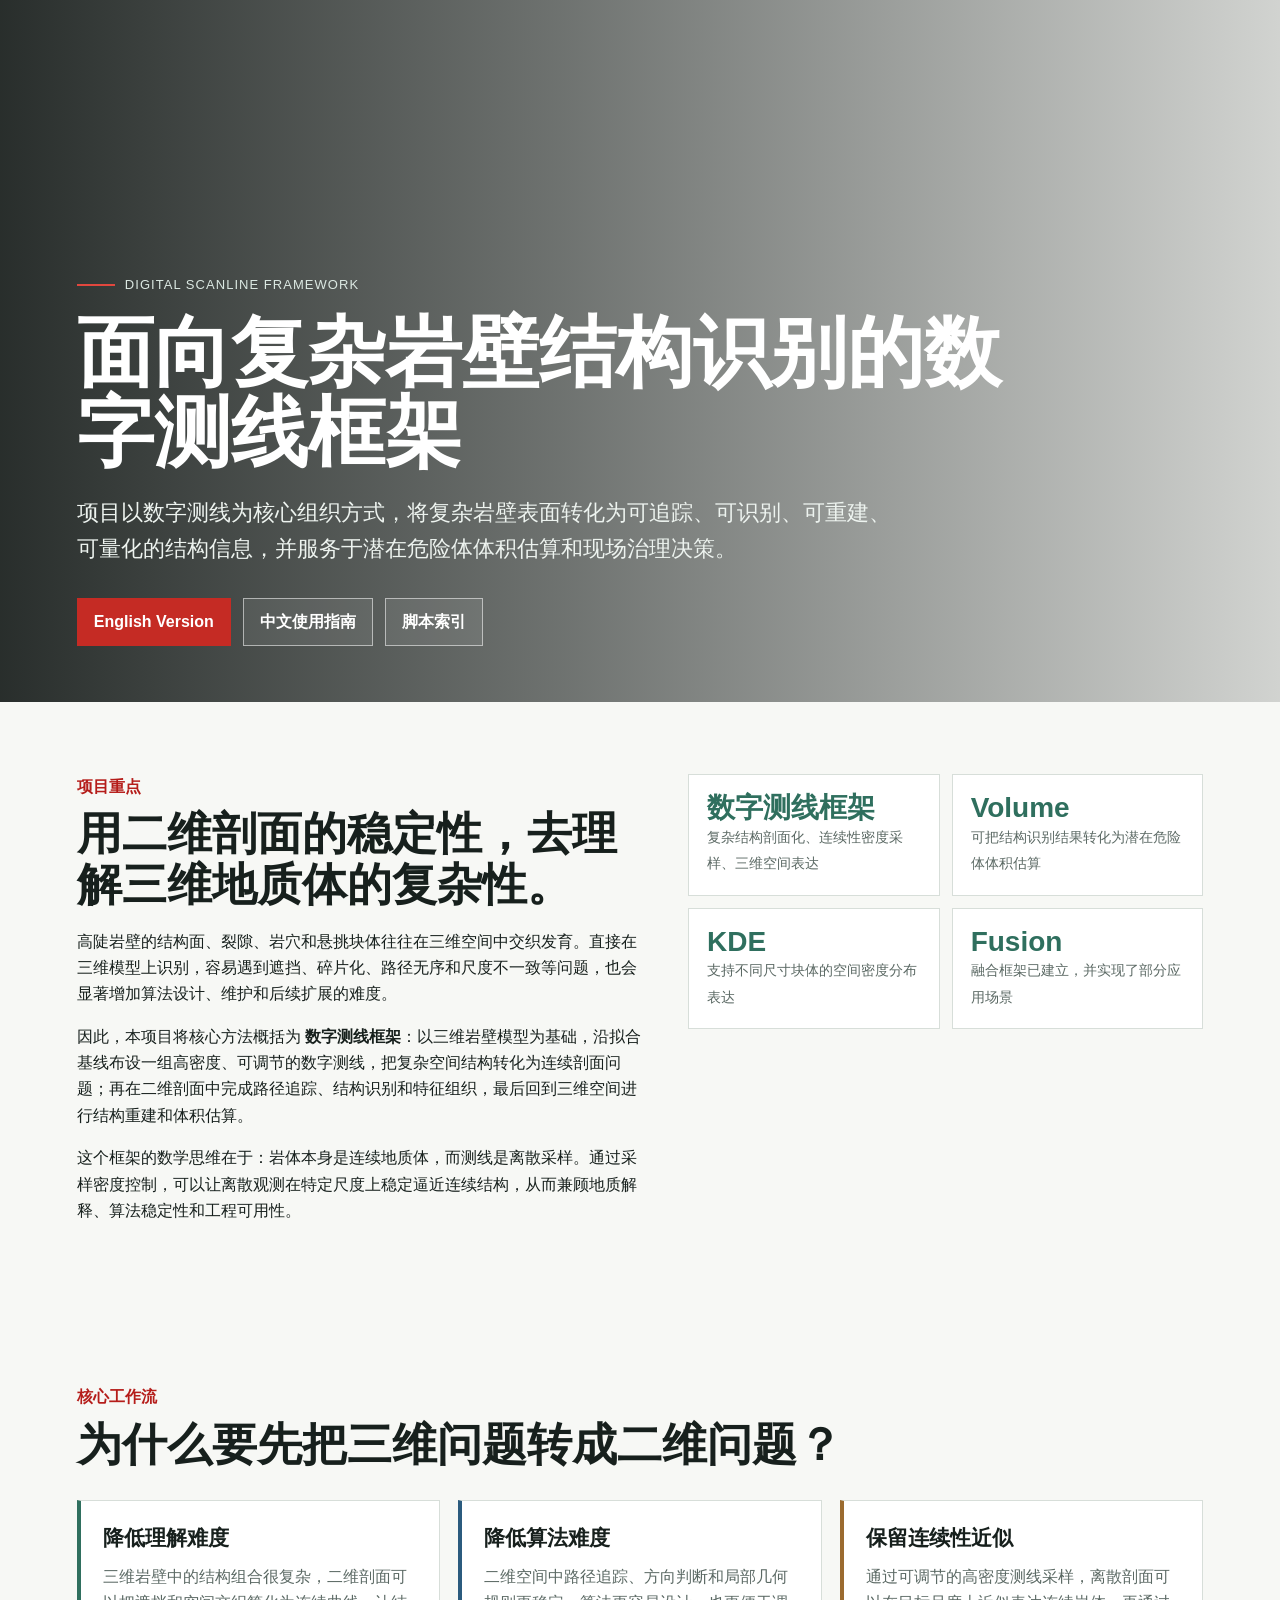
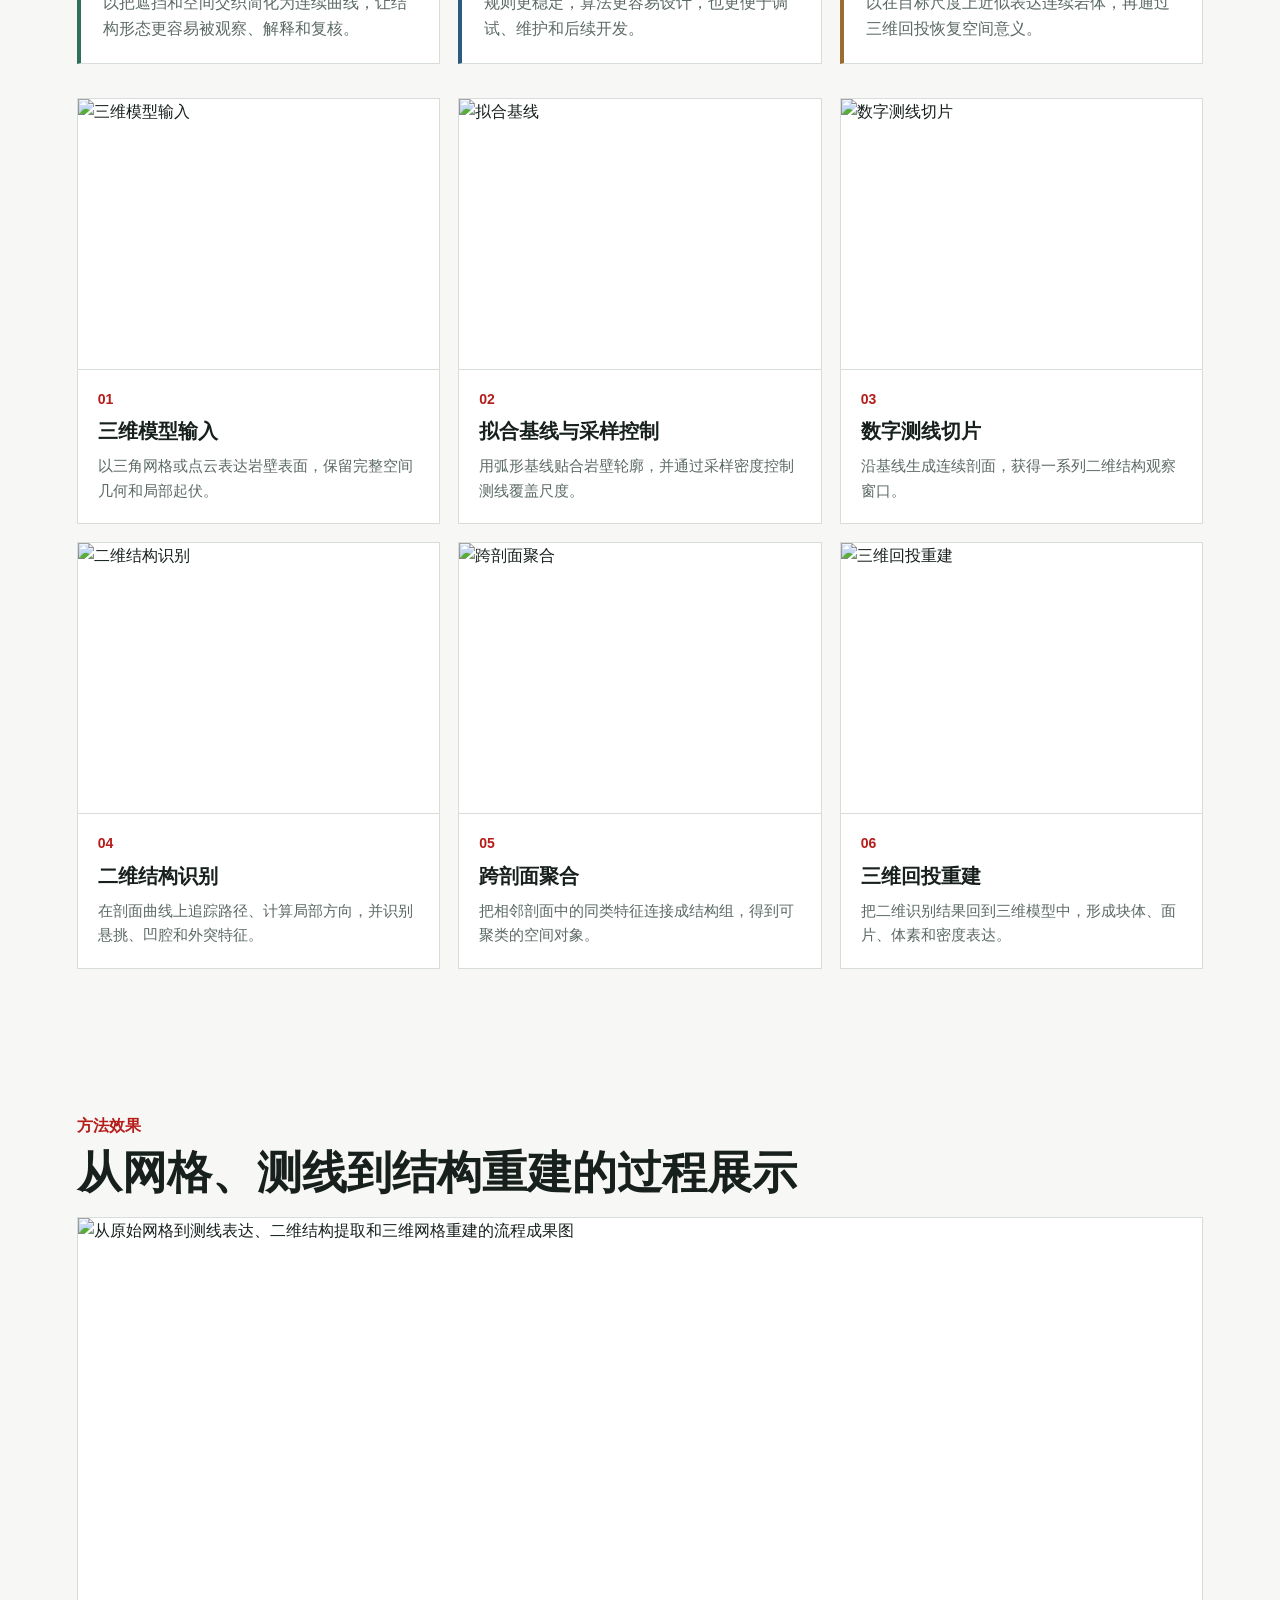
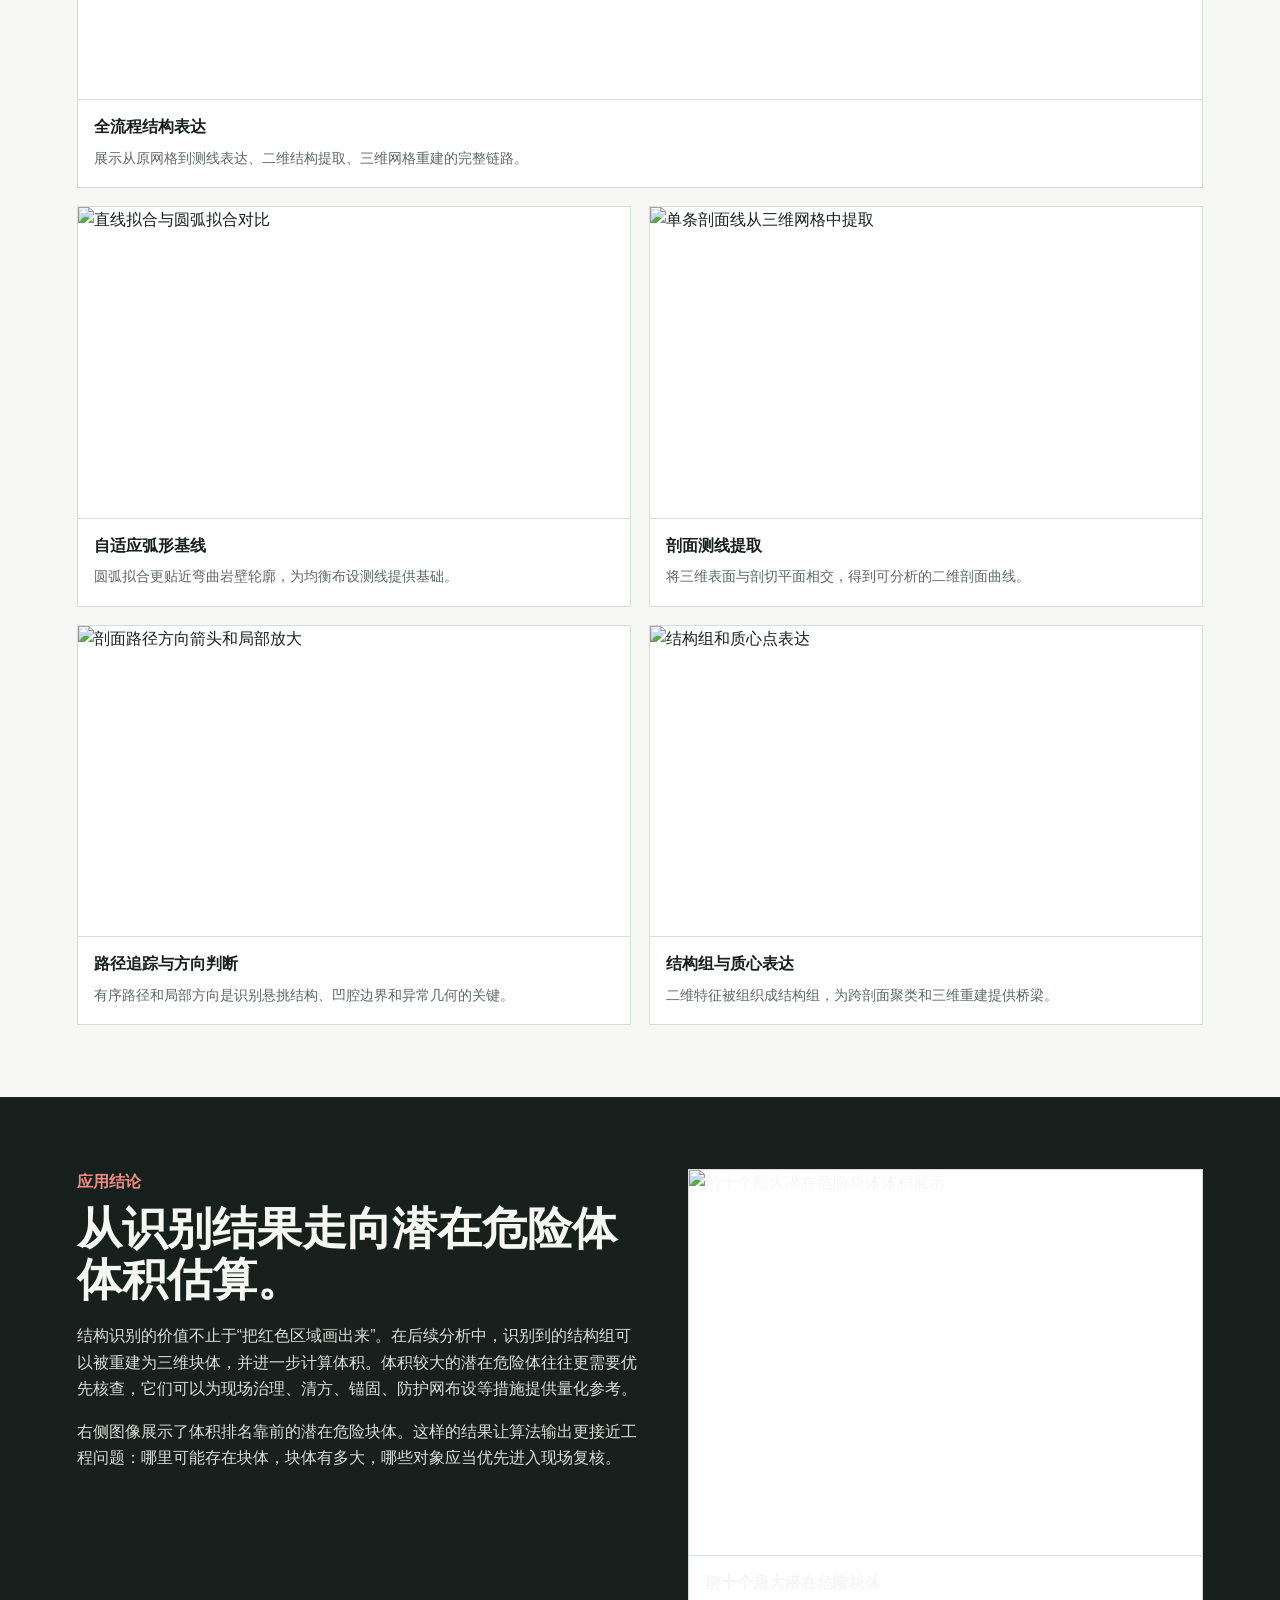
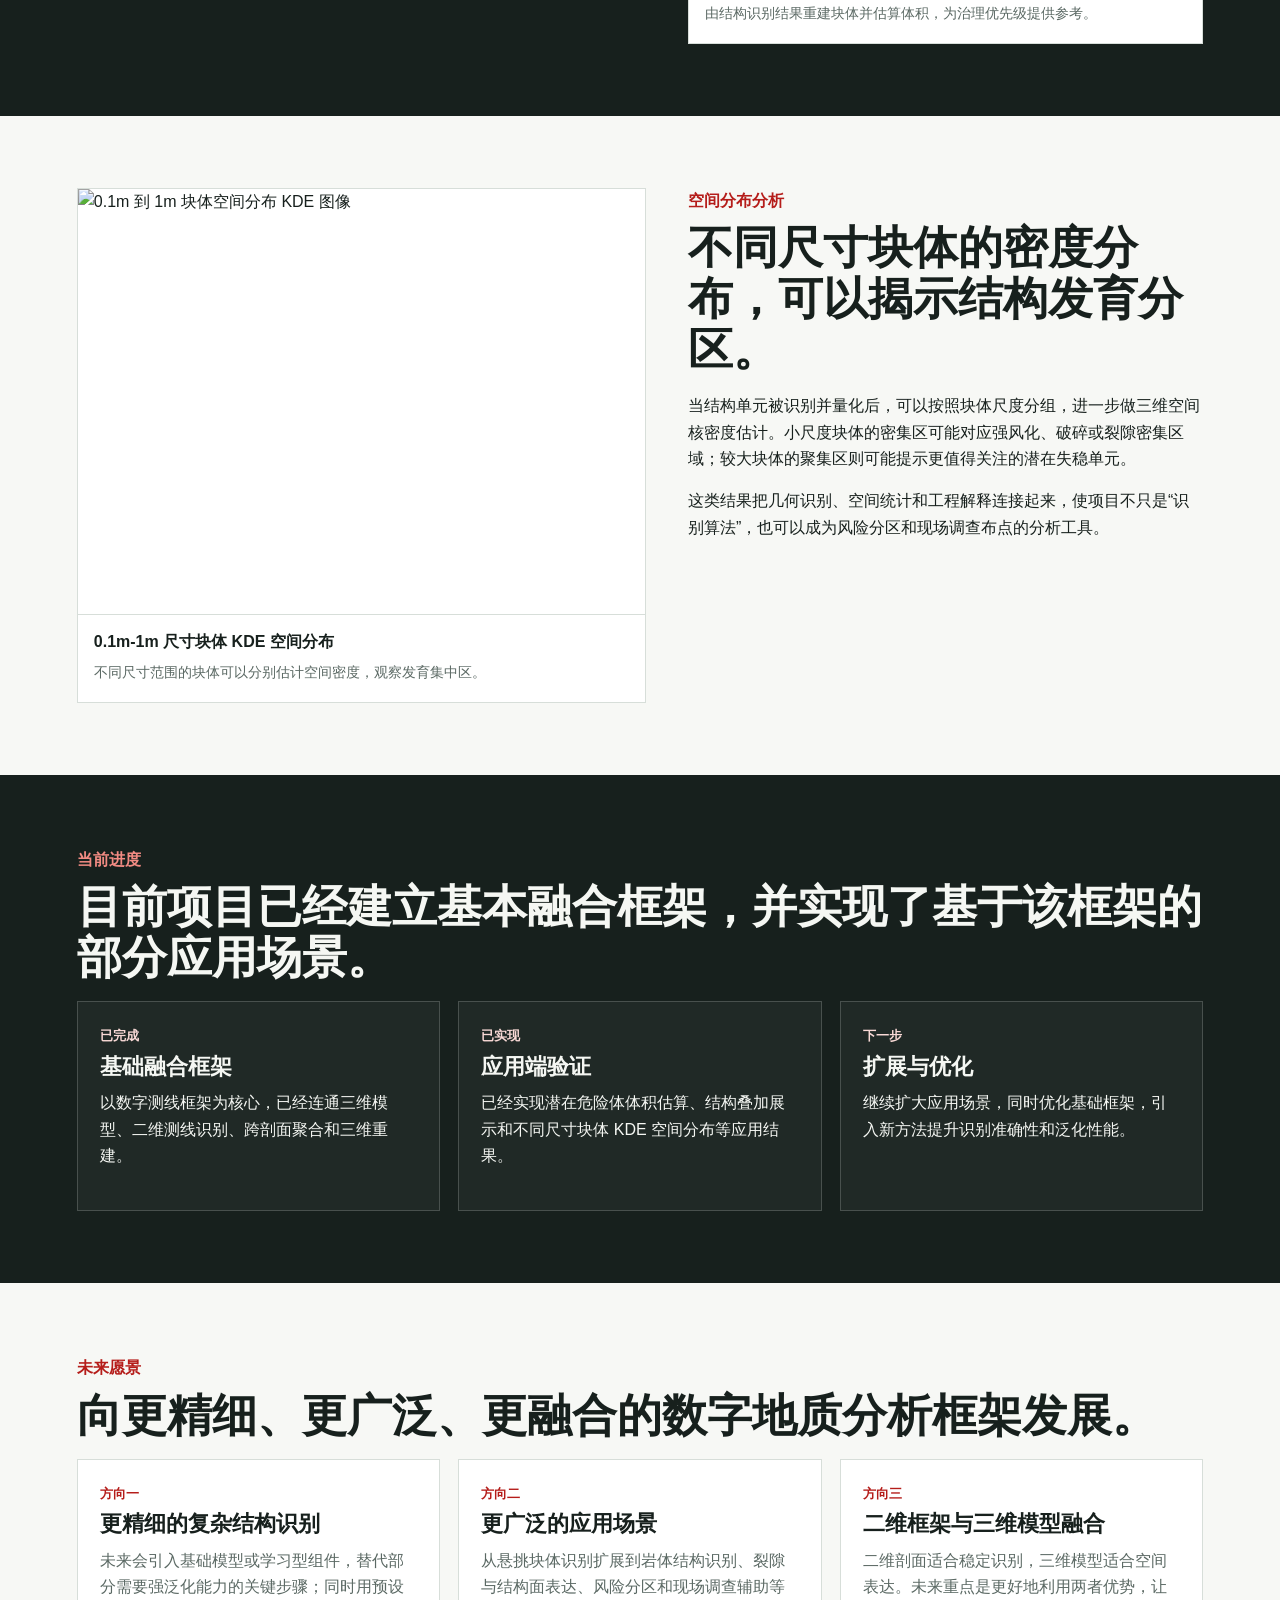
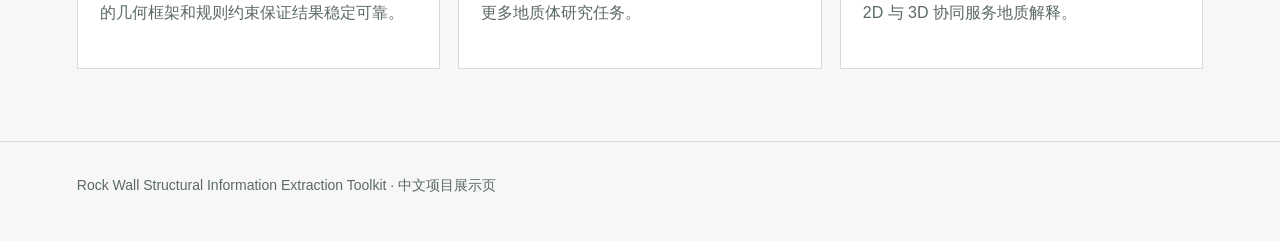
==== docs/index.html @ c6469c77 "Add open-source code and documentation" ====
﻿<!doctype html>
<html lang="zh-CN">
<head>
  <meta charset="utf-8" />
  <meta name="viewport" content="width=device-width, initial-scale=1" />
  <meta http-equiv="refresh" content="0; url=showcase.zh-CN.html" />
  <title>数字测线框架项目展示</title>
</head>
<body>
  <p><a href="showcase.zh-CN.html">进入中文项目展示页</a></p>
</body>
</html>
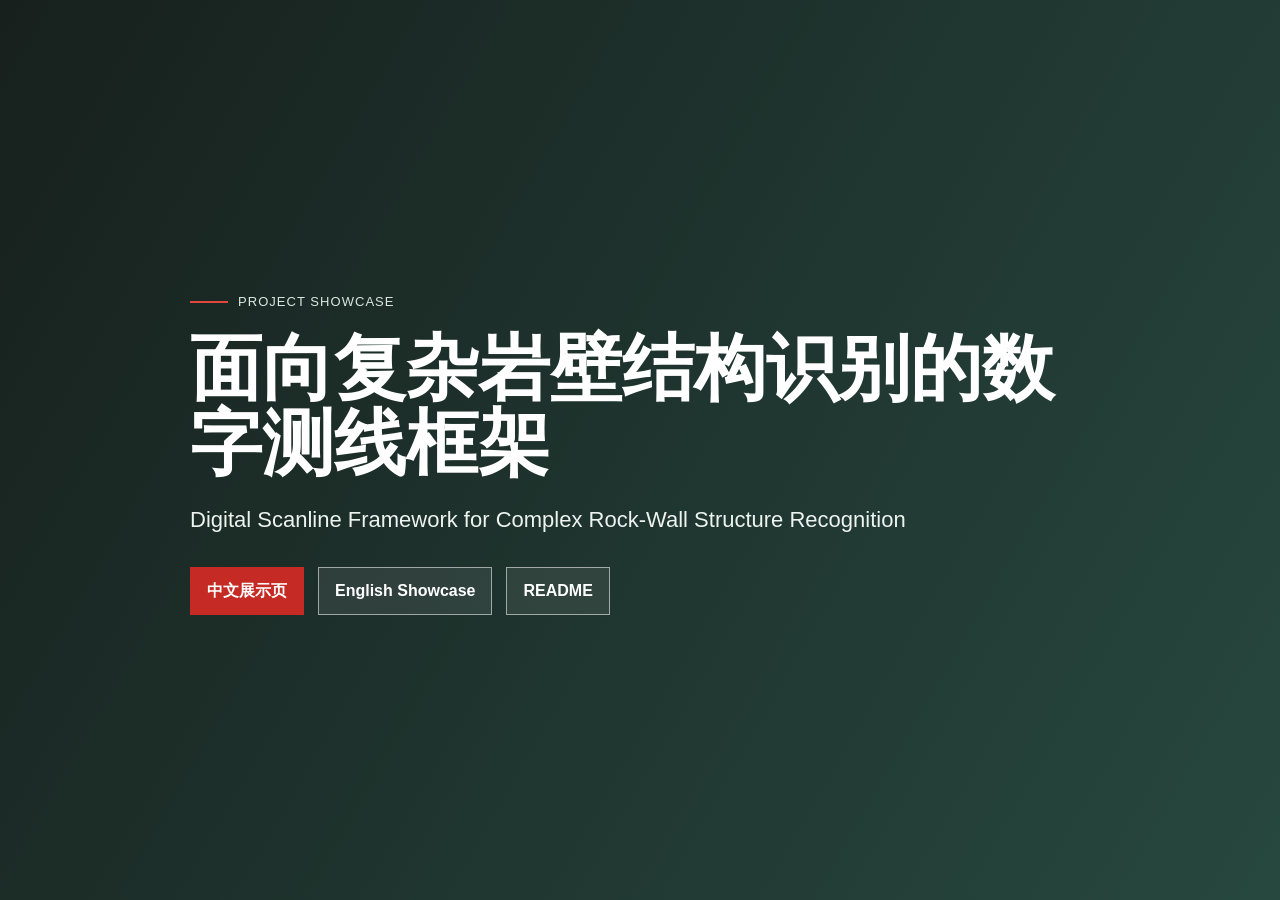
==== commit 7a88944a: "Refactor digital scanline framework release" ====
--- a/docs/index.html
+++ b/docs/index.html
@@ -1,12 +1,21 @@
-﻿<!doctype html>
+<!doctype html>
 <html lang="zh-CN">
 <head>
   <meta charset="utf-8" />
   <meta name="viewport" content="width=device-width, initial-scale=1" />
-  <meta http-equiv="refresh" content="0; url=showcase.zh-CN.html" />
-  <title>数字测线框架项目展示</title>
+  <title>Digital Scanline Framework | Project Showcase</title>
+  <link rel="stylesheet" href="showcase.css" />
 </head>
-<body>
-  <p><a href="showcase.zh-CN.html">进入中文项目展示页</a></p>
+<body class="language-page">
+  <main class="language-box">
+    <div class="eyebrow">Project Showcase</div>
+    <h1>面向复杂岩壁结构识别的数字测线框架</h1>
+    <p class="lead">Digital Scanline Framework for Complex Rock-Wall Structure Recognition</p>
+    <div class="language-options">
+      <a class="button primary" href="showcase.zh-CN.html">中文展示页</a>
+      <a class="button" href="showcase.en.html">English Showcase</a>
+      <a class="button" href="../README.md">README</a>
+    </div>
+  </main>
 </body>
 </html>
--- a/docs/showcase.css
+++ b/docs/showcase.css
@@ -0,0 +1,122 @@
+﻿:root {
+  --ink: #17201d;
+  --muted: #5b6964;
+  --line: #d7ded9;
+  --paper: #f7f8f5;
+  --panel: #ffffff;
+  --red: #b51d1a;
+  --green: #2f6f5e;
+  --blue: #2b5b7e;
+  --gold: #9b6b2f;
+}
+* { box-sizing: border-box; }
+body {
+  margin: 0;
+  font-family: Inter, "Segoe UI", "Microsoft YaHei", Arial, sans-serif;
+  color: var(--ink);
+  background: var(--paper);
+  line-height: 1.65;
+}
+a { color: inherit; }
+.hero {
+  min-height: 78vh;
+  display: grid;
+  align-items: end;
+  background-image: linear-gradient(90deg, rgba(12,18,16,.88), rgba(12,18,16,.58) 44%, rgba(12,18,16,.16)), url("showcase_assets/showcase-recognition.jpg");
+  background-size: cover;
+  background-position: center;
+  color: #fff;
+  padding: 48px 6vw 56px;
+}
+.hero-inner { max-width: 980px; }
+.eyebrow {
+  display: inline-flex;
+  gap: 10px;
+  align-items: center;
+  font-size: 13px;
+  letter-spacing: .08em;
+  text-transform: uppercase;
+  color: #dbe8e2;
+  margin-bottom: 18px;
+}
+.eyebrow::before { content: ""; width: 38px; height: 2px; background: #e1473e; display: inline-block; }
+h1 { margin: 0; max-width: 980px; font-size: clamp(38px, 6vw, 78px); line-height: 1.04; letter-spacing: 0; font-weight: 760; }
+.lead { max-width: 820px; margin: 22px 0 0; color: #edf3ef; font-size: clamp(17px, 2.1vw, 22px); }
+.hero-actions { display: flex; flex-wrap: wrap; gap: 12px; margin-top: 30px; }
+.button {
+  border: 1px solid rgba(255,255,255,.54);
+  color: #fff;
+  text-decoration: none;
+  padding: 10px 16px;
+  min-height: 44px;
+  display: inline-flex;
+  align-items: center;
+  gap: 8px;
+  font-weight: 650;
+  background: rgba(255,255,255,.08);
+}
+.button.primary { background: #c52b24; border-color: #c52b24; }
+.button.dark { color: var(--ink); border-color: var(--line); background: #fff; }
+main { overflow: hidden; }
+section { padding: 72px 6vw; }
+.section-inner { max-width: 1180px; margin: 0 auto; }
+.section-kicker { color: var(--red); font-weight: 750; margin: 0 0 8px; }
+h2 { font-size: clamp(28px, 3.5vw, 46px); line-height: 1.14; margin: 0 0 18px; letter-spacing: 0; }
+h3 { letter-spacing: 0; }
+.intro-grid, .split { display: grid; grid-template-columns: minmax(0, 1.05fr) minmax(300px, .95fr); gap: 42px; align-items: start; }
+.stats { display: grid; grid-template-columns: repeat(2, minmax(0, 1fr)); gap: 12px; }
+.stat { border: 1px solid var(--line); background: var(--panel); padding: 18px; min-height: 112px; }
+.stat strong { display: block; font-size: 28px; line-height: 1.1; color: var(--green); }
+.stat span { color: var(--muted); font-size: 14px; }
+.reason-grid { display: grid; grid-template-columns: repeat(3, minmax(0, 1fr)); gap: 18px; margin: 30px 0 34px; }
+.reason { background: #fff; border: 1px solid var(--line); border-left: 4px solid var(--green); padding: 20px 22px; }
+.reason:nth-child(2) { border-left-color: var(--blue); }
+.reason:nth-child(3) { border-left-color: var(--gold); }
+.reason h3 { margin: 0 0 8px; font-size: 21px; }
+.reason p { margin: 0; color: var(--muted); }
+.workflow { display: grid; grid-template-columns: repeat(3, minmax(0, 1fr)); gap: 18px; background: transparent; border: 0; }
+.step { background: #fff; border: 1px solid var(--line); min-height: 100%; overflow: hidden; }
+.step img { width: 100%; display: block; aspect-ratio: 4 / 3; object-fit: contain; background: #fff; border-bottom: 1px solid var(--line); }
+.step-body { padding: 18px 20px 20px; }
+.step b { display: block; color: var(--red); font-size: 14px; margin-bottom: 8px; }
+.step h3 { margin: 0 0 10px; font-size: 20px; line-height: 1.25; }
+.step p { margin: 0; color: var(--muted); font-size: 15px; }
+.gallery { display: grid; grid-template-columns: repeat(12, 1fr); gap: 18px; }
+.figure { background: #fff; border: 1px solid var(--line); overflow: hidden; margin: 0; }
+.figure.wide { grid-column: span 12; }
+.figure.half { grid-column: span 6; }
+.figure.third { grid-column: span 4; }
+.figure img { width: 100%; display: block; aspect-ratio: 16 / 9; object-fit: contain; background: #fff; }
+.figure.wide img { aspect-ratio: 21 / 9; }
+.figure.tall img { aspect-ratio: 4 / 3; }
+figcaption { padding: 14px 16px 16px; border-top: 1px solid var(--line); }
+figcaption strong { display: block; margin-bottom: 4px; }
+figcaption span { color: var(--muted); font-size: 14px; }
+.dark-band { background: #17201d; color: #f5f7f3; }
+.dark-band .section-kicker { color: #f28b83; }
+.dark-band p { color: #d7e0da; }
+.cards { display: grid; grid-template-columns: repeat(3, minmax(0, 1fr)); gap: 18px; }
+.card { border: 1px solid rgba(255,255,255,.18); padding: 20px 22px; background: rgba(255,255,255,.04); min-height: 210px; }
+.card.light { border: 1px solid var(--line); background: #fff; }
+.card .tag { display: inline-block; color: #f9d9d6; font-size: 13px; font-weight: 750; margin-bottom: 6px; }
+.card.light .tag { color: var(--red); }
+.card h3 { margin: 0 0 10px; font-size: 22px; line-height: 1.25; }
+.card p { margin: 0; color: inherit; }
+.card.light p { color: var(--muted); }
+.language-page { min-height: 100vh; display: grid; place-items: center; padding: 40px 6vw; background: linear-gradient(120deg, #17201d, #27483f); color: #fff; }
+.language-box { max-width: 900px; width: 100%; }
+.language-box h1 { font-size: clamp(36px, 6vw, 72px); }
+.language-options { display: flex; flex-wrap: wrap; gap: 14px; margin-top: 28px; }
+.footer { padding: 32px 6vw 44px; border-top: 1px solid var(--line); color: var(--muted); font-size: 14px; }
+@media (max-width: 1040px) { .workflow, .reason-grid { grid-template-columns: repeat(2, minmax(0, 1fr)); } .cards { grid-template-columns: 1fr; } }
+@media (max-width: 900px) {
+  .hero { min-height: 72vh; padding-top: 38px; }
+  .intro-grid, .split { grid-template-columns: 1fr; }
+  .figure.half, .figure.third { grid-column: span 12; }
+}
+@media (max-width: 560px) {
+  section { padding: 52px 20px; }
+  .hero { padding: 36px 20px 44px; }
+  .workflow, .stats, .reason-grid { grid-template-columns: 1fr; }
+  .button { width: 100%; justify-content: center; }
+}
